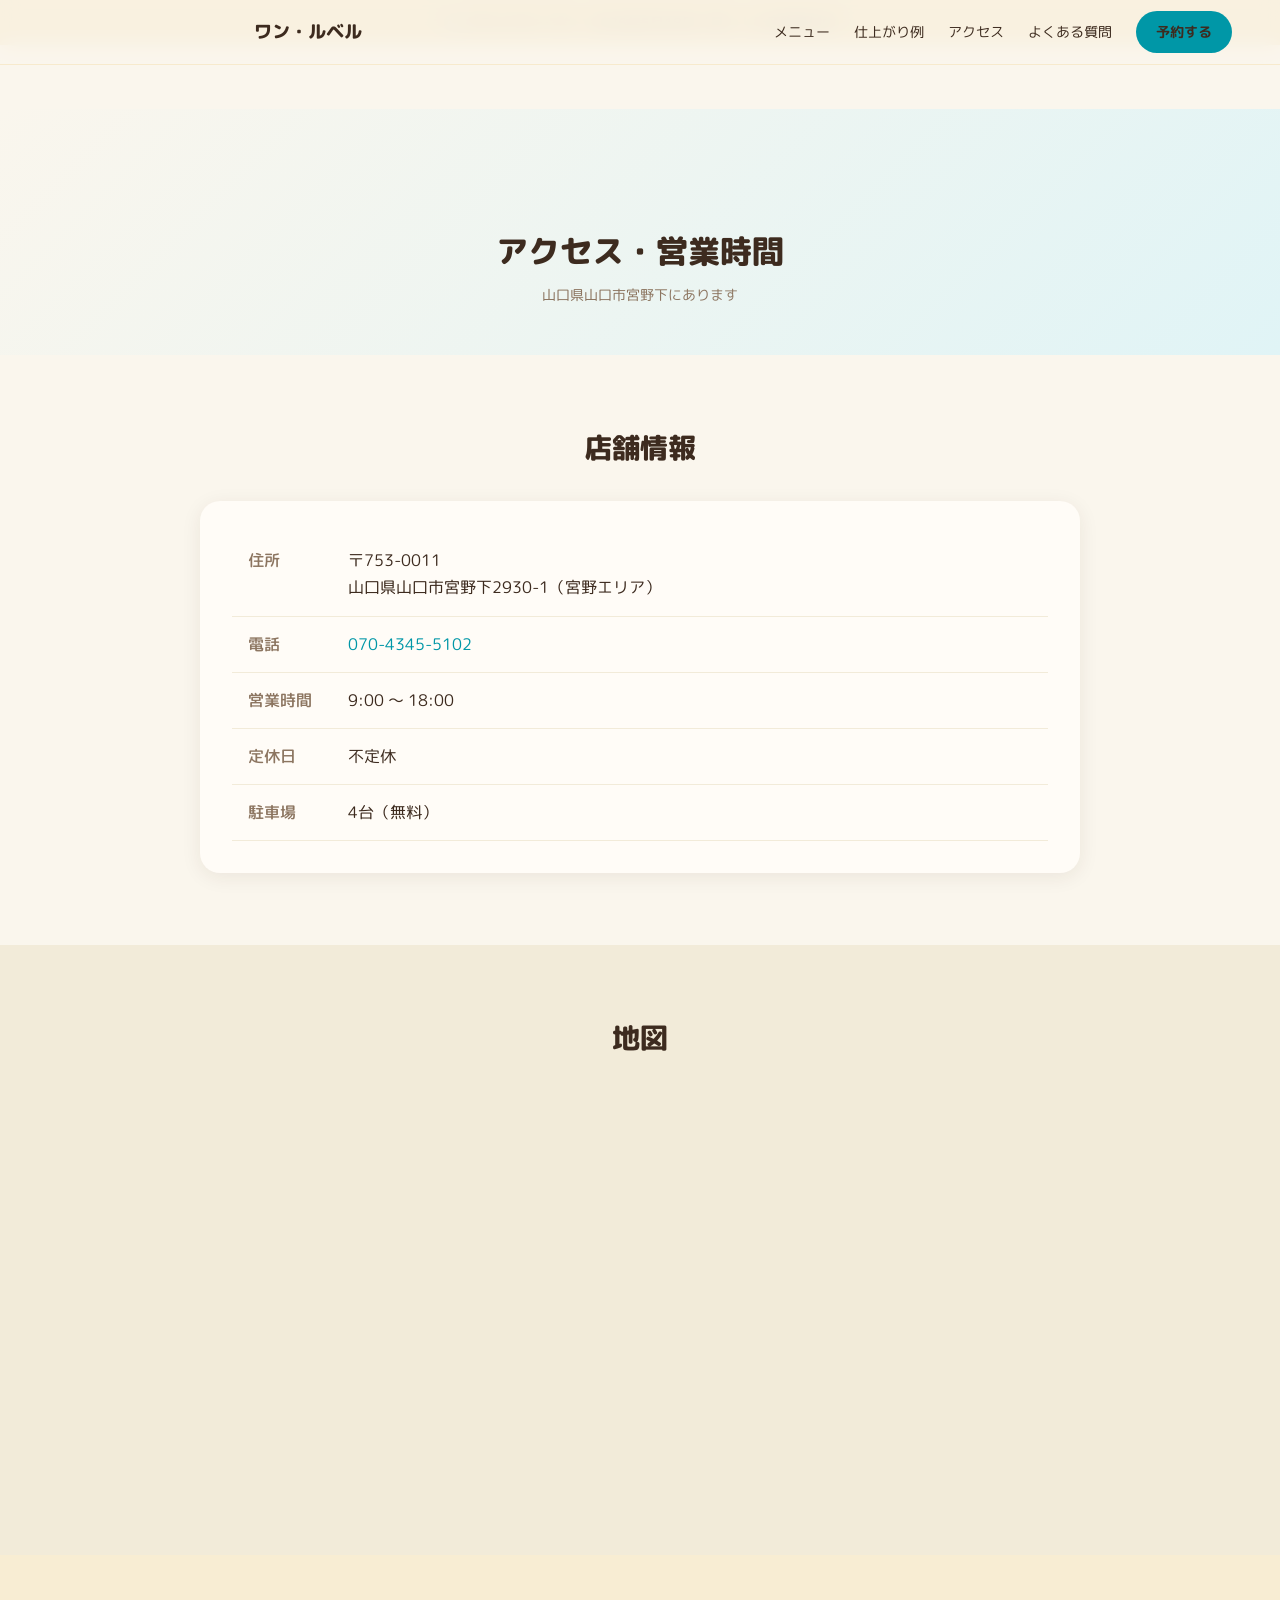
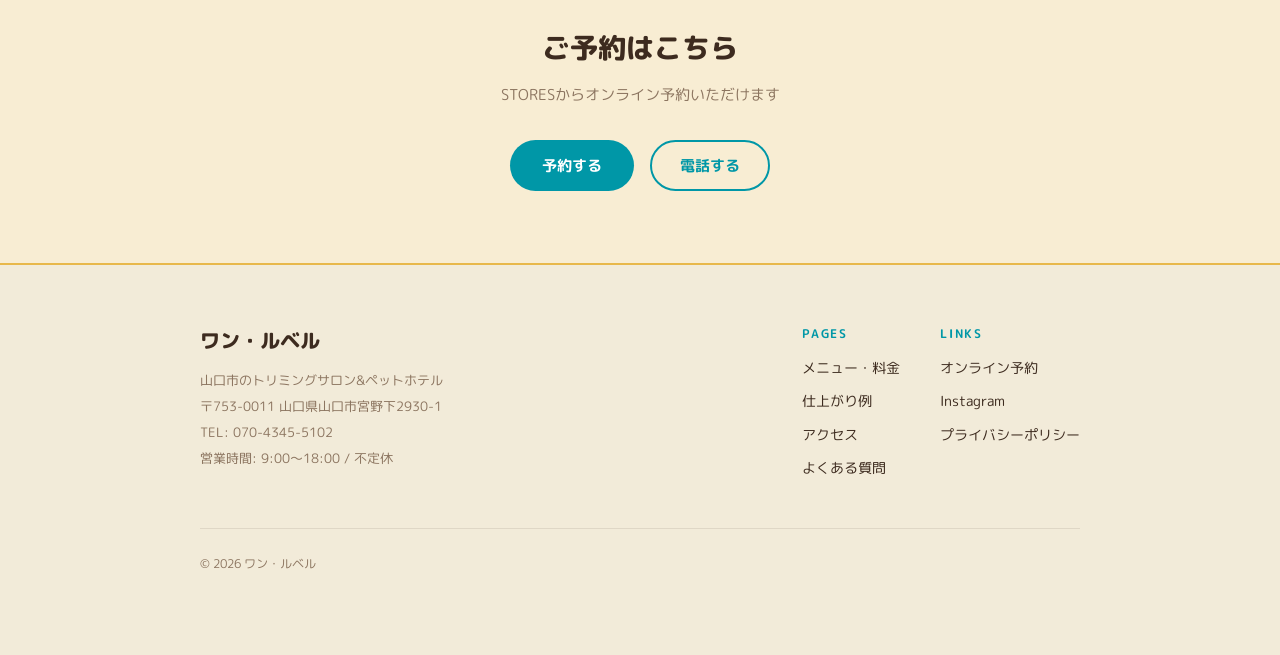
==== access/index.html @ 733fa7f2 "feat: アクセスページにGoogleマップを追加" ====
<!DOCTYPE html>
<html lang="ja">
<head>
  <meta charset="UTF-8">
  <meta name="viewport" content="width=device-width, initial-scale=1.0">
  <title>アクセス・営業時間｜山口市宮野のトリミングサロン ワン・ルベル【駐車場4台】</title>
  <meta name="description" content="ワン・ルベルのアクセス・営業時間。山口市宮野（宮野下2930-1）のトリミングサロン。9:00〜18:00・不定休。駐車場4台（無料）。お電話・オンラインでご予約を。">
  <meta name="robots" content="index, follow">
  <link rel="canonical" href="https://wanlebel.com/access/">

  <!-- OGP -->
  <meta property="og:title" content="アクセス・営業時間｜山口市宮野のトリミングサロン ワン・ルベル【駐車場4台】">
  <meta property="og:description" content="ワン・ルベルのアクセス・営業時間。山口市宮野（宮野下2930-1）のトリミングサロン。9:00〜18:00・不定休。駐車場4台（無料）。お電話・オンラインでご予約を。">
  <meta property="og:type" content="website">
  <meta property="og:url" content="https://wanlebel.com/access/">
  <meta property="og:image" content="https://wanlebel.com/assets/img/trimming-room.jpg">
  <meta property="og:locale" content="ja_JP">
  <meta property="og:site_name" content="ワン・ルベル">
  <!-- Twitter Card -->
  <meta name="twitter:card" content="summary_large_image">
  <meta name="twitter:title" content="アクセス・営業時間｜山口市宮野のトリミングサロン ワン・ルベル【駐車場4台】">
  <meta name="twitter:description" content="ワン・ルベルのアクセス・営業時間。山口市宮野（宮野下2930-1）のトリミングサロン。9:00〜18:00・不定休。駐車場4台（無料）。お電話・オンラインでご予約を。">
  <meta name="twitter:image" content="https://wanlebel.com/assets/img/trimming-room.jpg">
  <!-- JSON-LD -->
  <script type="application/ld+json">
  {
    "@context": "https://schema.org",
    "@type": "LocalBusiness",
    "name": "ワン・ルベル",
    "description": "山口市の犬専門トリミングサロン・ペットホテル。全犬種対応。",
    "url": "https://wanlebel.com",
    "image": "https://wanlebel.com/assets/img/trimming-room.jpg",
    "address": {
      "@type": "PostalAddress",
      "streetAddress": "宮野下2930-1", "addressLocality": "山口市",
      "addressRegion": "山口県",
      "postalCode": "753-0011",
      "addressCountry": "JP"
    },
    "openingHoursSpecification": [
      {
        "@type": "OpeningHoursSpecification",
        "dayOfWeek": ["Monday","Tuesday","Wednesday","Thursday","Friday","Saturday","Sunday"],
        "opens": "09:00",
        "closes": "18:00"
      }
    ],
    "priceRange": "¥¥",
    "sameAs": ["https://www.instagram.com/wan.lebel"],
    "telephone": "070-4345-5102",
    "paymentAccepted": "現金, クレジットカード, 電子マネー",
    "currenciesAccepted": "JPY",
    "geo": {
      "@type": "GeoCoordinates",
      "latitude": 34.197496,
      "longitude": 131.502849
    }
  }
  </script>

  <!-- Google tag (gtag.js) -->
  <script async src="https://www.googletagmanager.com/gtag/js?id=G-NHB4F90QZH"></script>
  <script>
    window.dataLayer = window.dataLayer || [];
    function gtag(){dataLayer.push(arguments);}
    gtag('js', new Date());
    gtag('config', 'G-NHB4F90QZH');
  </script>

  <!-- GTM Head -->
  <!-- Google Tag Manager -->
  <!--
  <script>(function(w,d,s,l,i){w[l]=w[l]||[];w[l].push({'gtm.start':
  new Date().getTime(),event:'gtm.js'});var f=d.getElementsByTagName(s)[0],
  j=d.createElement(s),dl=l!='dataLayer'?'&l='+l:'';j.async=true;j.src=
  'https://www.googletagmanager.com/gtm.js?id='+i+dl;f.parentNode.insertBefore(j,f);
  })(window,document,'script','dataLayer','GTM-XXXXXXX');</script>
  -->
  <!-- End Google Tag Manager -->

  <!-- Fonts -->
  <link rel="preconnect" href="https://fonts.googleapis.com">
  <link rel="preconnect" href="https://fonts.gstatic.com" crossorigin>
  <link href="https://fonts.googleapis.com/css2?family=M+PLUS+Rounded+1c:wght@400;500;700;800&display=swap" rel="stylesheet">

  <link rel="stylesheet" href="/assets/css/style.css">

  <style>
    .access-card {
      background: #FFFCF7;
      border-radius: var(--radius-card);
      padding: 32px;
      margin-top: 32px;
      box-shadow: var(--shadow-card);
    }
    .access-table {
      width: 100%;
      border-collapse: collapse;
    }
    .access-table th,
    .access-table td {
      padding: 14px 16px;
      border-bottom: 1px solid var(--cream-deep);
      text-align: left;
      vertical-align: top;
      line-height: 1.7;
    }
    .access-table th {
      width: 100px;
      color: var(--text-light);
      font-weight: 500;
      white-space: nowrap;
    }
    .access-table a {
      color: var(--teal);
      text-decoration: none;
    }
    .access-table a:hover {
      text-decoration: underline;
    }
    @media (max-width: 480px) {
      .access-card { padding: 20px 16px; }
      .access-table th { width: 76px; }
    }
  </style>
</head>
<body>
  <!-- GTM Body -->
  <!-- Google Tag Manager (noscript) -->
  <!--
  <noscript><iframe src="https://www.googletagmanager.com/ns.html?id=GTM-XXXXXXX"
  height="0" width="0" style="display:none;visibility:hidden"></iframe></noscript>
  -->
  <!-- End Google Tag Manager (noscript) -->

  <div class="announce-banner">
    <p>🐾 グランドオープン：2026年5月18日（月）｜ご予約受付中</p>
  </div>

  <!-- Header -->
  <header class="site-header">
    <div class="header-inner">
      <button class="hamburger" id="hamburger" aria-label="メニューを開く" aria-expanded="false" aria-controls="drawer">
        <span></span><span></span><span></span>
      </button>
      <a href="/" class="header-logo">ワン・ルベル</a>
      <nav class="header-nav">
        <a href="/menu">メニュー</a>
        <a href="/gallery">仕上がり例</a>
        <a href="/access">アクセス</a>
        <a href="/faq">よくある質問</a>
        <a href="https://stores.jp/wanlebel/reserve" target="_blank" rel="noopener noreferrer" class="btn-primary" style="padding: 8px 20px; font-size: 14px;">予約する</a>
      </nav>
    </div>
  </header>
  <div class="drawer-overlay" id="drawerOverlay"></div>
  <nav class="drawer" id="drawer" role="navigation" aria-label="メインメニュー">
    <a href="/">トップ</a>
    <a href="/menu">メニュー・料金</a>
    <a href="/gallery">仕上がり例</a>
    <a href="/access">アクセス</a>
    <a href="/faq">よくある質問</a>
    <a href="https://www.instagram.com/wan.lebel" target="_blank" rel="noopener noreferrer">Instagram</a>
    <a href="https://stores.jp/wanlebel/reserve" target="_blank" rel="noopener noreferrer" class="drawer-reserve">予約する</a>
  </nav>

  <main style="margin-top: 64px; position: relative;">
    <div class="blob-wrap" aria-hidden="true">
      <div class="blob-edge blob-edge--mustard blob-edge--md blob-edge--right" style="top: 25%;"></div>
      <div class="blob-edge blob-edge--teal blob-edge--sm blob-edge--left" style="top: 68%;"></div>
    </div>

    <!-- Page Hero -->
    <section class="page-hero">
      <div class="wrap">
        <h1>アクセス・営業時間</h1>
        <p>山口県山口市宮野下にあります</p>
      </div>
    </section>

    <!-- Access Info -->
    <section class="section fade-in" style="background: var(--cream);">
      <div class="wrap">
        <h2 class="section-title" id="store-info-heading">店舗情報</h2>
        <div class="access-card">
          <table class="access-table" aria-labelledby="store-info-heading">
            <tbody>
              <tr>
                <th scope="row">住所</th>
                <td>〒753-0011<br>山口県山口市宮野下2930-1（宮野エリア）</td>
              </tr>
              <tr>
                <th scope="row">電話</th>
                <td><a href="tel:07043455102">070-4345-5102</a></td>
              </tr>
              <tr>
                <th scope="row">営業時間</th>
                <td>9:00 〜 18:00</td>
              </tr>
              <tr>
                <th scope="row">定休日</th>
                <td>不定休</td>
              </tr>
              <tr>
                <th scope="row">駐車場</th>
                <td>4台（無料）</td>
              </tr>
            </tbody>
          </table>
        </div>
      </div>
    </section>

    <!-- Map -->
    <section class="section fade-in" style="background: var(--cream-deep);">
      <div class="wrap">
        <h2 class="section-title">地図</h2>
        <div style="margin-top: 24px; border-radius: var(--radius-card); overflow: hidden;">
          <iframe src="https://www.google.com/maps/embed?pb=!1m18!1m12!1m3!1d3299.9992373120244!2d131.5028487!3d34.1974959!2m3!1f0!2f0!3f0!3m2!1i1024!2i768!4f13.1!3m3!1m2!1s0x35449766e00f6eaf%3A0x9078abf0db2b7735!2z44Ov44Oz44O744Or44OZ44OrIOODiOODquODn-ODs-OCsOOCteODreODsybjg5rjg4Pjg4jjg5vjg4bjg6s!5e0!3m2!1sja!2sjp!4v1774624835332!5m2!1sja!2sjp" width="100%" height="400" style="border:0; display:block;" allowfullscreen="" loading="lazy" referrerpolicy="no-referrer-when-downgrade"></iframe>
        </div>
      </div>
    </section>

    <!-- CTA -->
    <section class="section fade-in" style="background: var(--mustard-light);">
      <div class="wrap" style="text-align: center;">
        <h2 class="section-title">ご予約はこちら</h2>
        <p class="section-lead">STORESからオンライン予約いただけます</p>
        <div style="display: flex; gap: 16px; justify-content: center; flex-wrap: wrap; margin-top: 32px;">
          <a href="https://stores.jp/wanlebel/reserve" target="_blank" rel="noopener noreferrer" class="btn-primary">予約する</a>
          <a href="tel:07043455102" class="btn-outline">電話する</a>
        </div>
      </div>
    </section>
  </main>

  <!-- Footer -->
  <footer class="site-footer">
    <div class="wrap">
      <div class="footer-inner">
        <div class="footer-brand">
          <h2>ワン・ルベル</h2>
          <p>山口市のトリミングサロン&amp;ペットホテル<br>
             〒753-0011 山口県山口市宮野下2930-1<br>
             TEL: <a href="tel:07043455102" style="color: inherit;">070-4345-5102</a><br>
             営業時間: 9:00〜18:00 / 不定休</p>
        </div>
        <div class="footer-links">
          <div class="footer-links-group">
            <h3>Pages</h3>
            <a href="/menu">メニュー・料金</a>
            <a href="/gallery">仕上がり例</a>
            <a href="/access">アクセス</a>
            <a href="/faq">よくある質問</a>
          </div>
          <div class="footer-links-group">
            <h3>Links</h3>
            <a href="https://stores.jp/wanlebel/reserve" target="_blank" rel="noopener noreferrer">オンライン予約</a>
            <a href="https://www.instagram.com/wan.lebel" target="_blank" rel="noopener noreferrer">Instagram</a>
            <a href="/policy">プライバシーポリシー</a>
          </div>
        </div>
      </div>
      <div class="footer-bottom">
        <div class="footer-copy">© 2026 ワン・ルベル</div>
      </div>
    </div>
  </footer>

  <nav class="mobile-bottom-nav">
    <a href="https://stores.jp/wanlebel/reserve" target="_blank" rel="noopener noreferrer">
      <span class="nav-icon">📅</span>予約する
    </a>
    <a href="/menu"><span class="nav-icon">✂️</span>メニュー</a>
    <a href="/access"><span class="nav-icon">📍</span>アクセス</a>
    <a href="https://www.instagram.com/wan.lebel" target="_blank" rel="noopener noreferrer">
      <span class="nav-icon">📷</span>Instagram
    </a>
  </nav>

  <!-- Scripts -->
  <script>
  (function() {
    // ドロワーメニュー
    const hamburger = document.getElementById('hamburger');
    const drawer = document.getElementById('drawer');
    const overlay = document.getElementById('drawerOverlay');
    function toggleDrawer(open) {
      hamburger.classList.toggle('open', open);
      drawer.classList.toggle('open', open);
      overlay.classList.toggle('open', open);
      hamburger.setAttribute('aria-expanded', open ? 'true' : 'false');
      document.body.style.overflow = open ? 'hidden' : '';
    }
    hamburger.addEventListener('click', () => toggleDrawer(!drawer.classList.contains('open')));
    overlay.addEventListener('click', () => toggleDrawer(false));
    drawer.querySelectorAll('a').forEach(el => el.addEventListener('click', () => toggleDrawer(false)));
    document.addEventListener('keydown', function(e) {
      if (e.key === 'Escape' && hamburger.getAttribute('aria-expanded') === 'true') {
        toggleDrawer(false);
        hamburger.focus();
      }
    });
  })();

  (function() {
    // スクロールフェードイン
    const io = new IntersectionObserver((entries) => {
      entries.forEach(e => {
        if (e.isIntersecting) { e.target.classList.add('visible'); io.unobserve(e.target); }
      });
    }, { threshold: 0.1 });
    document.querySelectorAll('.fade-in').forEach(el => io.observe(el));
  })();

  (function() {
    document.querySelectorAll('.blob-edge').forEach(function(el) {
      el.classList.add('blob-visible');
    });
  })();
  </script>
</body>
</html>
---- assets/css/style.css ----
/* ============================================================
   ワン・ルベル 共通スタイルシート
   ============================================================ */

/* ── 1. デザイントークン ── */
:root {
  --cream: #FAF6ED;
  --cream-deep: #F2EBD9;
  --mustard: #E8B84B;
  --mustard-light: rgba(232,184,75,0.16);
  --teal: #0097A7;
  --teal-dark: #006978;
  --teal-light: #E0F4F6;
  --text: #3D2B1F;
  --text-light: #8C7560;
  --white: #ffffff;
  --radius-card: 20px;
  --radius-btn: 9999px;
  --shadow-card: 0 4px 20px rgba(61,43,31,0.08);
}

/* ── 2. リセット・ベース ── */
*, *::before, *::after { margin: 0; padding: 0; box-sizing: border-box; }
html, body { overflow-x: hidden; }
html { scroll-behavior: smooth; }
body {
  font-family: 'M PLUS Rounded 1c', sans-serif;
  font-size: 16px;
  line-height: 1.8;
  background: var(--cream);
  color: var(--text);
  overflow-x: hidden;
}
img { max-width: 100%; display: block; }
a { text-decoration: none; color: inherit; }

/* ── 3. レイアウトユーティリティ ── */
.wrap {
  max-width: 1000px;
  margin: 0 auto;
  padding: 0 60px;
}
@media (max-width: 768px) {
  .wrap { padding: 0 16px; }
}

/* ── 4. タイポグラフィ ── */
h1 { font-size: 32px; font-weight: 800; line-height: 1.4; }
h2 { font-size: 28px; font-weight: 700; line-height: 1.5; }
h3 { font-size: 20px; font-weight: 700; line-height: 1.5; }
@media (max-width: 768px) {
  h1 { font-size: 24px; }
  h2 { font-size: 22px; }
}

/* ── 5. ボタン ── */
.btn-primary {
  display: inline-block;
  background: var(--teal);
  color: var(--white);
  border: none;
  border-radius: var(--radius-btn);
  padding: 12px 32px;
  font-size: 15px;
  font-family: inherit;
  font-weight: 700;
  cursor: pointer;
  transition: background 0.2s, transform 0.15s;
}
.btn-primary:hover { background: var(--teal-dark); transform: translateY(-2px); }

.btn-outline {
  display: inline-block;
  border: 2px solid var(--teal);
  color: var(--teal);
  border-radius: var(--radius-btn);
  padding: 10px 28px;
  font-size: 15px;
  font-family: inherit;
  font-weight: 700;
  cursor: pointer;
  background: transparent;
  transition: background 0.2s, color 0.2s, border-color 0.2s;
}
.btn-outline:hover { background: var(--teal); color: var(--white); }

/* ── 6. カード ── */
.card {
  background: var(--white);
  border-radius: var(--radius-card);
  padding: 28px;
  box-shadow: var(--shadow-card);
}

/* ── 7. セクション共通 ── */
.section { padding: 72px 0; }
.section-title {
  font-weight: 800;
  text-align: center; margin-bottom: 12px;
}
.section-lead {
  color: var(--text-light);
  font-size: 0.9375rem;
  text-align: center;
  margin-top: 8px;
  margin-bottom: 0;
}
.section-eyebrow {
  font-size: 12px; color: var(--teal);
  letter-spacing: 0.2em; text-transform: uppercase;
  text-align: center; margin-bottom: 8px;
}
@media (max-width: 768px) {
  .section { padding: 48px 0; }
}

/* ── 8. ヘッダー ── */
.site-header {
  position: fixed; top: 0; left: 0; right: 0; z-index: 100;
  background: rgba(250,246,237,0.92);
  backdrop-filter: blur(10px);
  border-bottom: 1px solid rgba(232,184,75,0.2);
}
.header-inner {
  display: flex; align-items: center;
  padding: 0 48px; height: 64px;
}
@media (max-width: 768px) {
  .header-inner { padding: 0 16px; }
}
.header-logo {
  font-size: 18px; font-weight: 800;
  color: var(--text); white-space: nowrap;
  margin: 0 auto;
}
.header-nav {
  display: flex; align-items: center;
  gap: 24px; margin-left: auto;
}
.header-nav a {
  font-size: 14px; color: var(--text);
  transition: color 0.2s;
}
.header-nav a:hover { color: var(--teal); }
@media (max-width: 768px) {
  .header-nav { display: none; }
}

/* ── 9. ハンバーガーボタン ── */
.hamburger {
  display: none;
  background: none; border: none;
  cursor: pointer; padding: 6px;
  flex-direction: column; gap: 5px;
  width: 36px;
}
.hamburger span {
  display: block; width: 22px; height: 2px;
  background: var(--text); border-radius: 2px;
  transition: transform 0.35s ease, opacity 0.35s ease;
  transform-origin: center;
}
.hamburger.open span:nth-child(1) { transform: translateY(7px) rotate(45deg); }
.hamburger.open span:nth-child(2) { opacity: 0; }
.hamburger.open span:nth-child(3) { transform: translateY(-7px) rotate(-45deg); }
@media (max-width: 768px) {
  .hamburger { display: flex; }
}

/* ── 10. 左ドロワーメニュー ── */
.drawer-overlay {
  display: none; position: fixed; inset: 0;
  background: rgba(61,43,31,0.4); z-index: 200;
}
.drawer-overlay.open { display: block; }

.drawer {
  position: fixed; top: 0; left: -100%; bottom: 0;
  width: 260px; background: var(--white);
  z-index: 201; padding: 72px 0 32px;
  transition: left 0.35s cubic-bezier(0.4,0,0.2,1);
  box-shadow: 4px 0 24px rgba(61,43,31,0.12);
}
.drawer.open { left: 0; }
.drawer a:not(.drawer-reserve) {
  display: block; padding: 14px 28px;
  font-size: 15px; font-weight: 700;
  color: var(--text); border-bottom: 1px solid var(--cream-deep);
  transition: background 0.15s;
}
.drawer a:not(.drawer-reserve):hover { background: var(--mustard-light); }
.drawer-reserve {
  margin: 20px 28px 0;
  display: block; text-align: center;
  background: var(--teal); color: var(--white);
  border-radius: var(--radius-btn);
  padding: 12px 0;
  border-bottom: none;
  font-size: 15px; font-weight: 700;
  transition: background 0.15s;
}
.drawer-reserve:hover { background: var(--teal-dark); }

/* ── 11. フッター ── */
.site-footer {
  background: var(--cream-deep);
  padding: 60px 0 80px;
  border-top: 2px solid var(--mustard);
}
.footer-inner {
  display: flex; gap: 48px; flex-wrap: wrap;
  margin-bottom: 40px;
}
.footer-brand { flex: 1; min-width: 200px; }
.footer-brand h2 {
  font-size: 20px; font-weight: 800; margin-bottom: 12px;
}
.footer-brand p { font-size: 13px; color: var(--text-light); line-height: 2; }
.footer-links { display: flex; gap: 40px; }
.footer-links-group h3 {
  font-size: 12px; color: var(--teal);
  letter-spacing: 0.15em; text-transform: uppercase;
  margin-bottom: 12px;
}
.footer-links-group a {
  display: block; font-size: 14px;
  color: var(--text); margin-bottom: 8px;
  transition: color 0.15s;
}
.footer-links-group a:hover { color: var(--teal); }
.footer-bottom {
  display: flex; justify-content: space-between;
  align-items: center; flex-wrap: wrap; gap: 12px;
  border-top: 1px solid rgba(61,43,31,0.1);
  padding-top: 24px;
}
.footer-copy { font-size: 12px; color: var(--text-light); }
@media (max-width: 768px) {
  .footer-inner { flex-direction: column; gap: 32px; }
  .footer-links { flex-direction: column; gap: 24px; }
}

/* ── 12. オープン告知バナー ── */
.announce-banner {
  background: var(--mustard);
  text-align: center; padding: 10px 16px;
  font-size: 14px; font-weight: 700;
  color: var(--text);
}

/* ── 13. モバイル下部ナビ ── */
.mobile-bottom-nav {
  display: none;
  position: fixed; bottom: 0; left: 0; right: 0; z-index: 90;
  background: var(--white);
  border-top: 1px solid var(--cream-deep);
  box-shadow: 0 -2px 12px rgba(61,43,31,0.08);
  padding: 8px 0 env(safe-area-inset-bottom);
}
@media (max-width: 768px) {
  .mobile-bottom-nav { display: flex; }
}
.mobile-bottom-nav a {
  flex: 1; display: flex; flex-direction: column;
  align-items: center; gap: 2px;
  font-size: 10px; color: var(--text-light);
  padding: 6px 4px; transition: color 0.15s;
}
.mobile-bottom-nav a:first-child {
  background: var(--teal); color: var(--white);
}
.mobile-bottom-nav a:first-child:hover { background: var(--teal-dark); }
.mobile-bottom-nav a:not(:first-child):hover { color: var(--teal); }
.mobile-bottom-nav .nav-icon { font-size: 18px; }

/* ── 14. フェードインアニメーション ── */
.fade-in {
  opacity: 0; transform: translateY(20px);
  transition: opacity 0.6s ease, transform 0.6s ease;
}
.fade-in.visible { opacity: 1; transform: translateY(0); }

/* =====================
   ブロブ装飾（ページ端）
===================== */
@keyframes blobMorph {
  0%   { border-radius: 60% 40% 70% 30% / 50% 60% 40% 50%; }
  33%  { border-radius: 40% 60% 30% 70% / 60% 30% 70% 40%; }
  66%  { border-radius: 70% 30% 50% 50% / 40% 60% 40% 60%; }
  100% { border-radius: 60% 40% 70% 30% / 50% 60% 40% 50%; }
}

.blob-wrap {
  position: absolute;
  inset: 0;
  pointer-events: none;
  z-index: 0;
  overflow: hidden;
}

.blob-edge {
  position: absolute;
  pointer-events: none;
  animation: blobMorph 10s ease-in-out infinite;
  opacity: 0;
  transition: opacity 0.8s ease;
}
.blob-edge.blob-visible { opacity: 1; }

.blob-edge--mustard {
  background: var(--mustard);
  opacity: 0.15;
}
.blob-edge--mustard.blob-visible { opacity: 0.15; }

.blob-edge--teal {
  background: var(--teal-light);
  opacity: 0.55;
}
.blob-edge--teal.blob-visible { opacity: 0.55; }

/* サイズバリアント */
.blob-edge--lg { width: 300px; height: 300px; }
.blob-edge--md { width: 220px; height: 220px; }
.blob-edge--sm { width: 160px; height: 160px; }

/* 位置バリアント（ページ端にはみ出す） */
.blob-edge--right { right: -100px; animation-direction: normal; }
.blob-edge--left  { left: -100px;  animation-direction: reverse; }

@media (max-width: 768px) {
  .blob-edge { display: none; }
}

/* ── 15. ページヒーロー（サブページ用） ── */
.page-hero {
  padding: 120px 0 48px;
  background: linear-gradient(135deg, var(--cream) 0%, var(--teal-light) 100%);
  text-align: center;
}
.page-hero h1 { font-size: 32px; font-weight: 800; margin-bottom: 8px; }
.page-hero p { color: var(--text-light); font-size: 14px; }
@media (max-width: 768px) {
  .page-hero { padding: 96px 0 36px; }
  .page-hero h1 { font-size: 24px; }
}
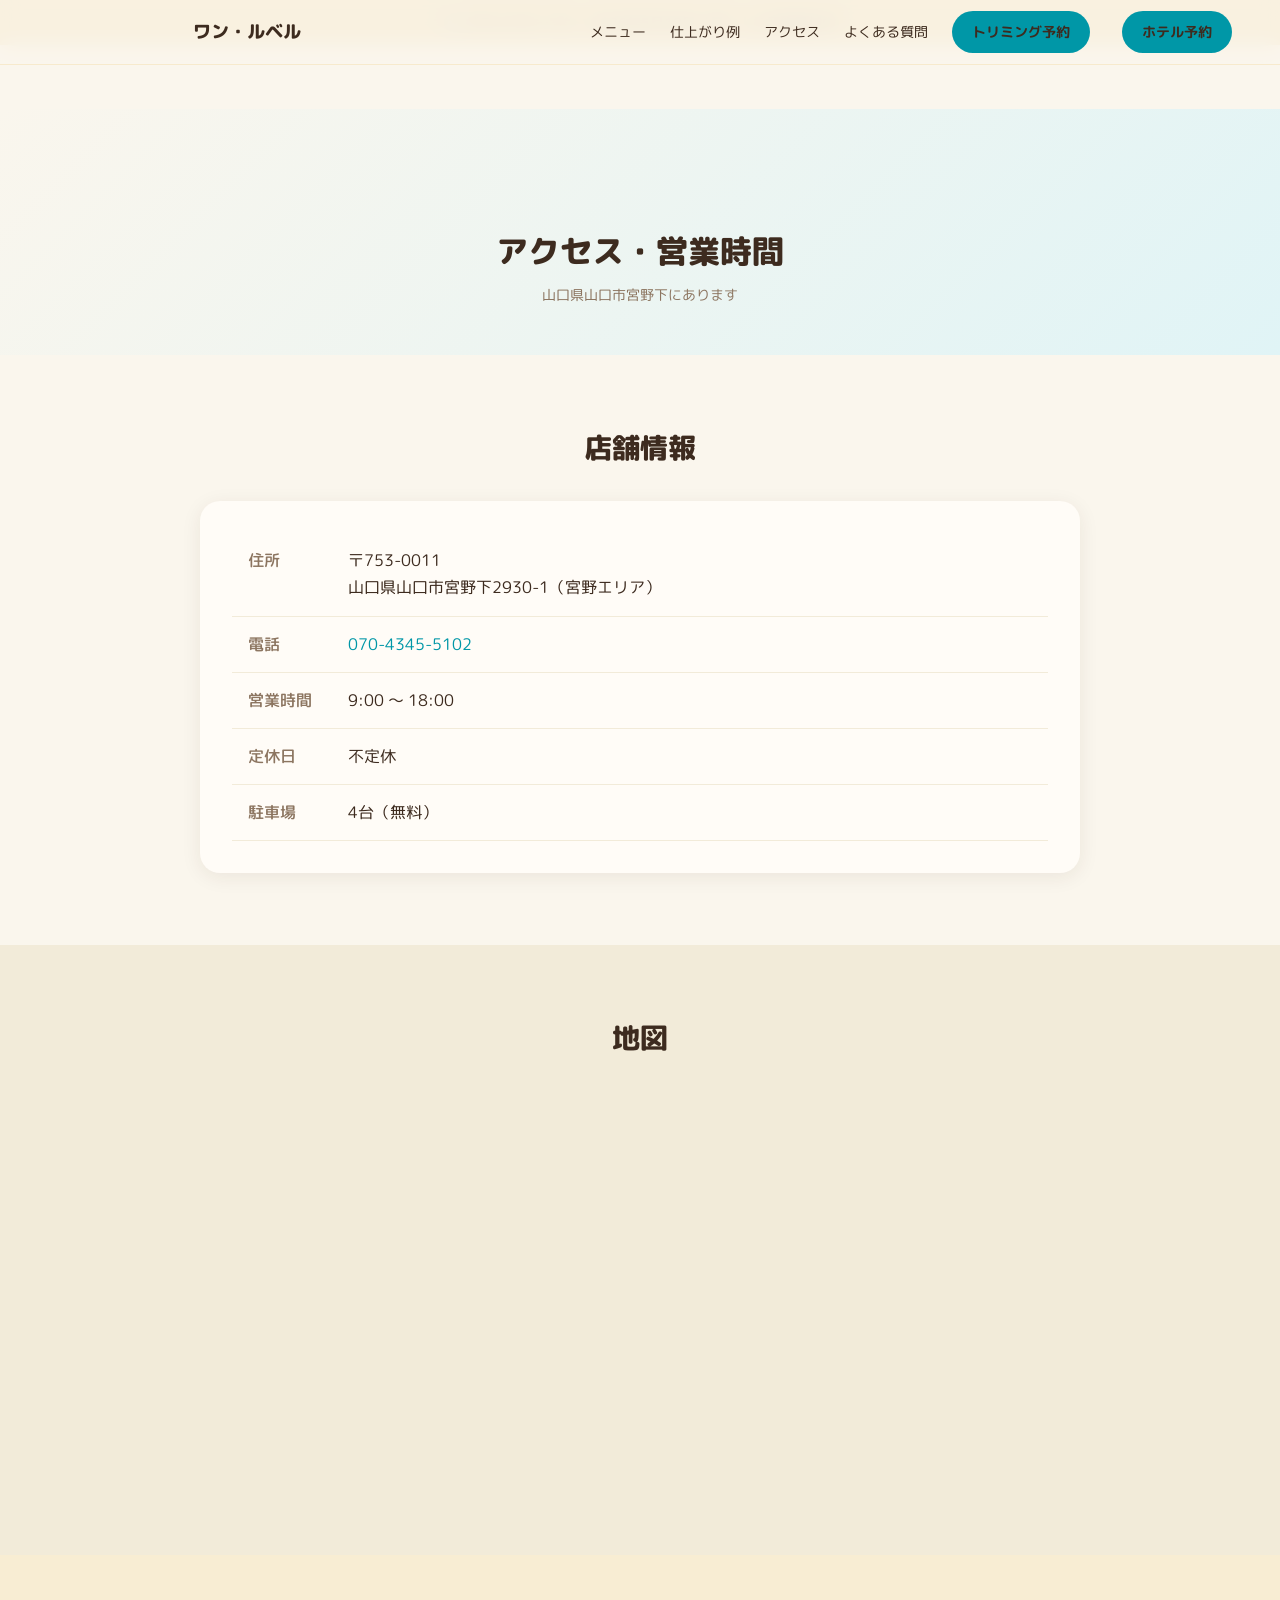
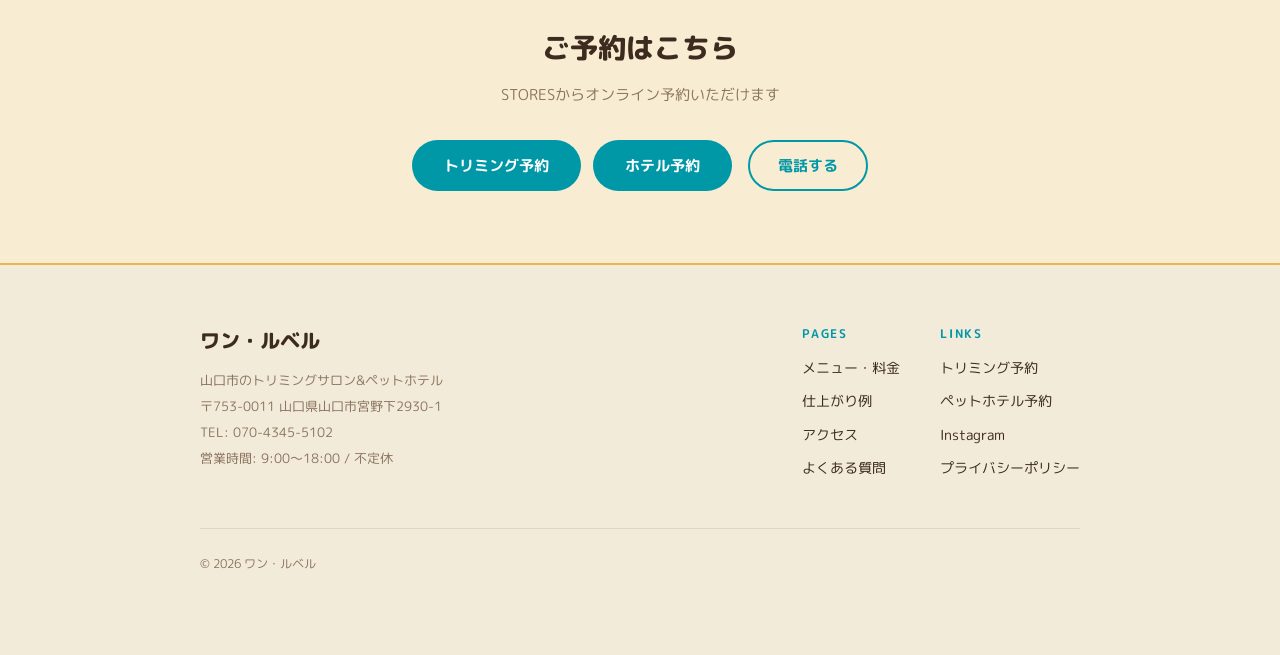
==== commit 506d2c80: "feat: 全ページにトリミング・ペットホテル予約ボタンを2つ設置" ====
--- a/access/index.html
+++ b/access/index.html
@@ -149,7 +149,7 @@
         <a href="/gallery">仕上がり例</a>
         <a href="/access">アクセス</a>
         <a href="/faq">よくある質問</a>
-        <a href="https://stores.jp/wanlebel/reserve" target="_blank" rel="noopener noreferrer" class="btn-primary" style="padding: 8px 20px; font-size: 14px;">予約する</a>
+        <a href="https://wanlebel.stores.jp/reserve/wanlebel-miyano/1315649" target="_blank" rel="noopener noreferrer" class="btn-primary" style="padding: 8px 20px; font-size: 14px;">トリミング予約</a><a href="https://wanlebel.stores.jp/reserve/wanlebel-miyano/4577150" target="_blank" rel="noopener noreferrer" class="btn-primary" style="padding: 8px 20px; font-size: 14px; margin-left: 8px;">ホテル予約</a>
       </nav>
     </div>
   </header>
@@ -161,7 +161,8 @@
     <a href="/access">アクセス</a>
     <a href="/faq">よくある質問</a>
     <a href="https://www.instagram.com/wan.lebel" target="_blank" rel="noopener noreferrer">Instagram</a>
-    <a href="https://stores.jp/wanlebel/reserve" target="_blank" rel="noopener noreferrer" class="drawer-reserve">予約する</a>
+    <a href="https://wanlebel.stores.jp/reserve/wanlebel-miyano/1315649" target="_blank" rel="noopener noreferrer" class="drawer-reserve">トリミング予約</a>
+    <a href="https://wanlebel.stores.jp/reserve/wanlebel-miyano/4577150" target="_blank" rel="noopener noreferrer" class="drawer-reserve">ペットホテル予約</a>
   </nav>
 
   <main style="margin-top: 64px; position: relative;">
@@ -227,7 +228,7 @@
         <h2 class="section-title">ご予約はこちら</h2>
         <p class="section-lead">STORESからオンライン予約いただけます</p>
         <div style="display: flex; gap: 16px; justify-content: center; flex-wrap: wrap; margin-top: 32px;">
-          <a href="https://stores.jp/wanlebel/reserve" target="_blank" rel="noopener noreferrer" class="btn-primary">予約する</a>
+          <div style="display:flex; gap:12px; flex-wrap:wrap; justify-content:center;"><a href="https://wanlebel.stores.jp/reserve/wanlebel-miyano/1315649" target="_blank" rel="noopener noreferrer" class="btn-primary">トリミング予約</a><a href="https://wanlebel.stores.jp/reserve/wanlebel-miyano/4577150" target="_blank" rel="noopener noreferrer" class="btn-primary">ホテル予約</a></div>
           <a href="tel:07043455102" class="btn-outline">電話する</a>
         </div>
       </div>
@@ -255,7 +256,8 @@
           </div>
           <div class="footer-links-group">
             <h3>Links</h3>
-            <a href="https://stores.jp/wanlebel/reserve" target="_blank" rel="noopener noreferrer">オンライン予約</a>
+            <a href="https://wanlebel.stores.jp/reserve/wanlebel-miyano/1315649" target="_blank" rel="noopener noreferrer">トリミング予約</a>
+            <a href="https://wanlebel.stores.jp/reserve/wanlebel-miyano/4577150" target="_blank" rel="noopener noreferrer">ペットホテル予約</a>
             <a href="https://www.instagram.com/wan.lebel" target="_blank" rel="noopener noreferrer">Instagram</a>
             <a href="/policy">プライバシーポリシー</a>
           </div>
@@ -268,8 +270,11 @@
   </footer>
 
   <nav class="mobile-bottom-nav">
-    <a href="https://stores.jp/wanlebel/reserve" target="_blank" rel="noopener noreferrer">
-      <span class="nav-icon">📅</span>予約する
+    <a href="https://wanlebel.stores.jp/reserve/wanlebel-miyano/1315649" target="_blank" rel="noopener noreferrer">
+      <span class="nav-icon">✂️</span>トリミング予約
+    </a>
+    <a href="https://wanlebel.stores.jp/reserve/wanlebel-miyano/4577150" target="_blank" rel="noopener noreferrer">
+      <span class="nav-icon">🏠</span>ホテル予約
     </a>
     <a href="/menu"><span class="nav-icon">✂️</span>メニュー</a>
     <a href="/access"><span class="nav-icon">📍</span>アクセス</a>
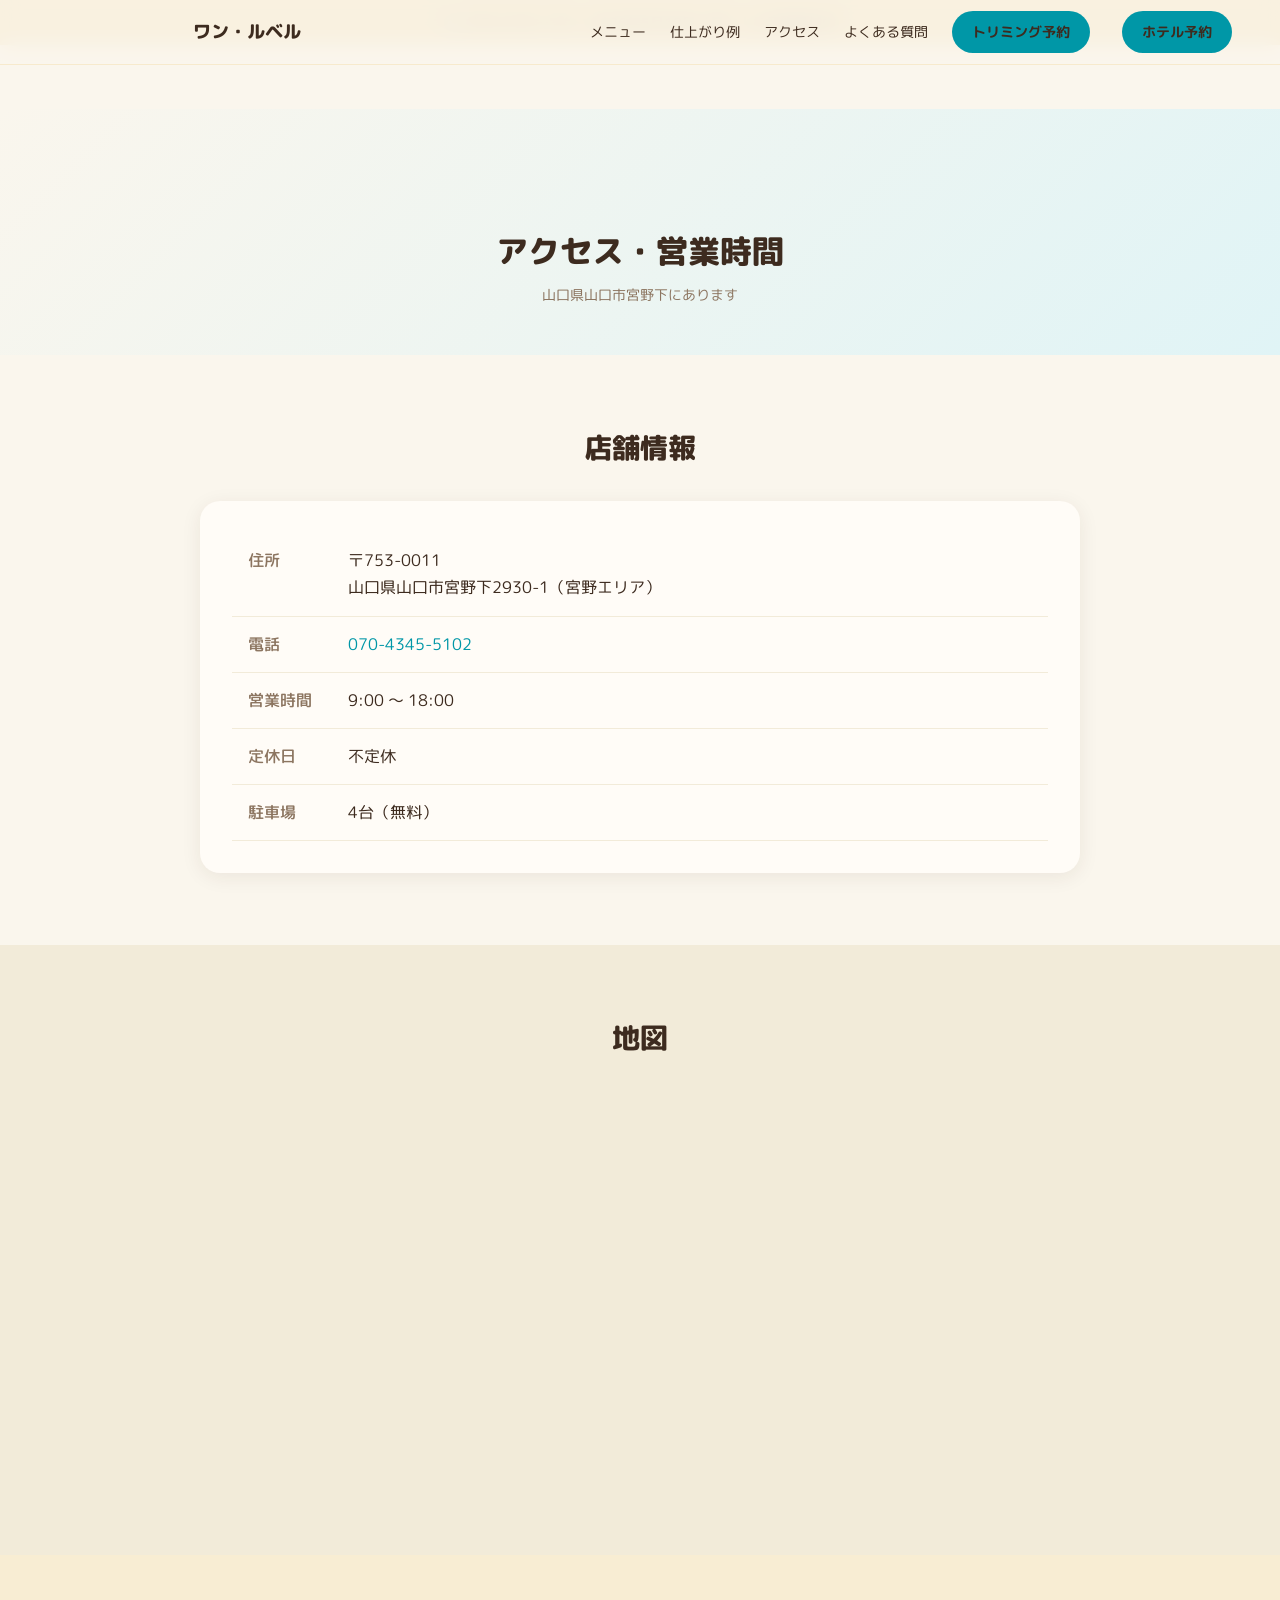
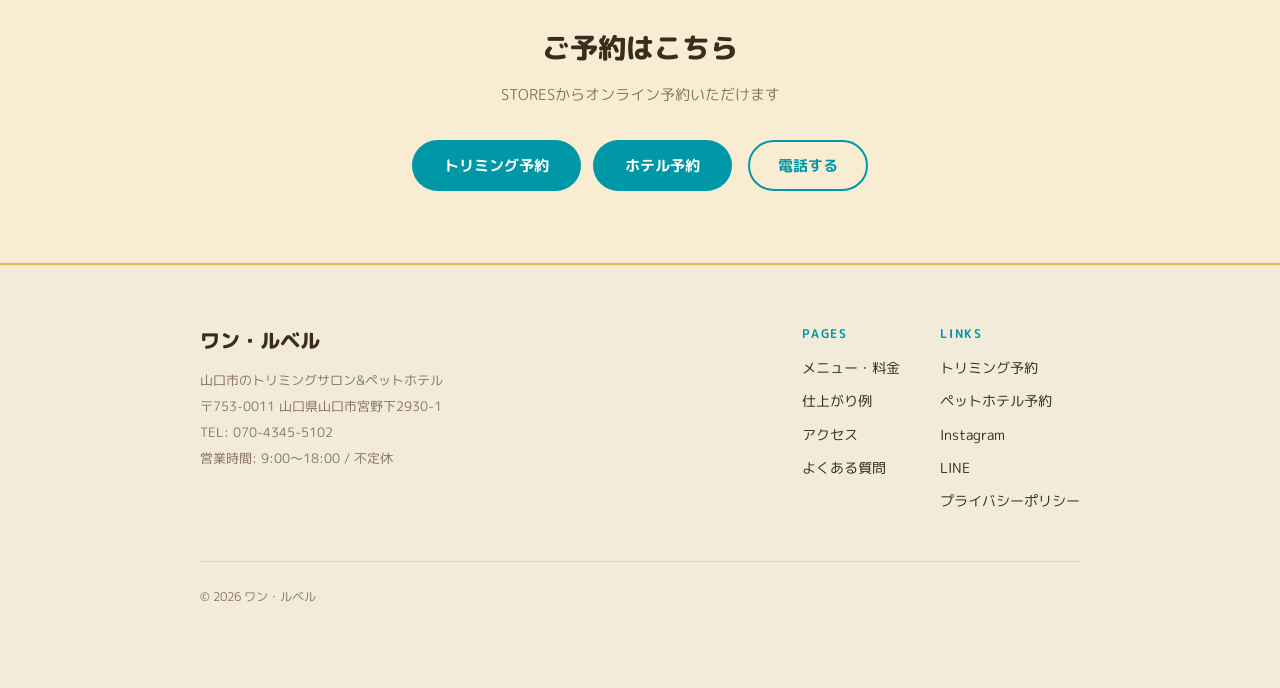
==== commit 48a64421: "feat: LINE公式アカウントリンクを全ページに追加 Co-Authored-By: Claude Opus 4.6 (1M context) <noreply@anthropic.com>" ====
--- a/access/index.html
+++ b/access/index.html
@@ -149,7 +149,7 @@
         <a href="/gallery">仕上がり例</a>
         <a href="/access">アクセス</a>
         <a href="/faq">よくある質問</a>
-        <a href="https://wanlebel.stores.jp/reserve/wanlebel-miyano/1315649" target="_blank" rel="noopener noreferrer" class="btn-primary" style="padding: 8px 20px; font-size: 14px;">トリミング予約</a><a href="https://wanlebel.stores.jp/reserve/wanlebel-miyano/4577150" target="_blank" rel="noopener noreferrer" class="btn-primary" style="padding: 8px 20px; font-size: 14px; margin-left: 8px;">ホテル予約</a>
+        <a href="https://wanlebel.stores.jp/reserve/wanlebel-miyano/4611566" target="_blank" rel="noopener noreferrer" class="btn-primary" style="padding: 8px 20px; font-size: 14px;">トリミング予約</a><a href="https://wanlebel.stores.jp/reserve/wanlebel-miyano/1393808" target="_blank" rel="noopener noreferrer" class="btn-primary" style="padding: 8px 20px; font-size: 14px; margin-left: 8px;">ホテル予約</a>
       </nav>
     </div>
   </header>
@@ -161,8 +161,9 @@
     <a href="/access">アクセス</a>
     <a href="/faq">よくある質問</a>
     <a href="https://www.instagram.com/wan.lebel" target="_blank" rel="noopener noreferrer">Instagram</a>
-    <a href="https://wanlebel.stores.jp/reserve/wanlebel-miyano/1315649" target="_blank" rel="noopener noreferrer" class="drawer-reserve">トリミング予約</a>
-    <a href="https://wanlebel.stores.jp/reserve/wanlebel-miyano/4577150" target="_blank" rel="noopener noreferrer" class="drawer-reserve">ペットホテル予約</a>
+    <a href="https://lin.ee/ocE0d3T" target="_blank" rel="noopener noreferrer">LINE</a>
+    <a href="https://wanlebel.stores.jp/reserve/wanlebel-miyano/4611566" target="_blank" rel="noopener noreferrer" class="drawer-reserve">トリミング予約</a>
+    <a href="https://wanlebel.stores.jp/reserve/wanlebel-miyano/1393808" target="_blank" rel="noopener noreferrer" class="drawer-reserve">ペットホテル予約</a>
   </nav>
 
   <main style="margin-top: 64px; position: relative;">
@@ -228,7 +229,7 @@
         <h2 class="section-title">ご予約はこちら</h2>
         <p class="section-lead">STORESからオンライン予約いただけます</p>
         <div style="display: flex; gap: 16px; justify-content: center; flex-wrap: wrap; margin-top: 32px;">
-          <div style="display:flex; gap:12px; flex-wrap:wrap; justify-content:center;"><a href="https://wanlebel.stores.jp/reserve/wanlebel-miyano/1315649" target="_blank" rel="noopener noreferrer" class="btn-primary">トリミング予約</a><a href="https://wanlebel.stores.jp/reserve/wanlebel-miyano/4577150" target="_blank" rel="noopener noreferrer" class="btn-primary">ホテル予約</a></div>
+          <div style="display:flex; gap:12px; flex-wrap:wrap; justify-content:center;"><a href="https://wanlebel.stores.jp/reserve/wanlebel-miyano/4611566" target="_blank" rel="noopener noreferrer" class="btn-primary">トリミング予約</a><a href="https://wanlebel.stores.jp/reserve/wanlebel-miyano/1393808" target="_blank" rel="noopener noreferrer" class="btn-primary">ホテル予約</a></div>
           <a href="tel:07043455102" class="btn-outline">電話する</a>
         </div>
       </div>
@@ -256,9 +257,10 @@
           </div>
           <div class="footer-links-group">
             <h3>Links</h3>
-            <a href="https://wanlebel.stores.jp/reserve/wanlebel-miyano/1315649" target="_blank" rel="noopener noreferrer">トリミング予約</a>
-            <a href="https://wanlebel.stores.jp/reserve/wanlebel-miyano/4577150" target="_blank" rel="noopener noreferrer">ペットホテル予約</a>
+            <a href="https://wanlebel.stores.jp/reserve/wanlebel-miyano/4611566" target="_blank" rel="noopener noreferrer">トリミング予約</a>
+            <a href="https://wanlebel.stores.jp/reserve/wanlebel-miyano/1393808" target="_blank" rel="noopener noreferrer">ペットホテル予約</a>
             <a href="https://www.instagram.com/wan.lebel" target="_blank" rel="noopener noreferrer">Instagram</a>
+            <a href="https://lin.ee/ocE0d3T" target="_blank" rel="noopener noreferrer">LINE</a>
             <a href="/policy">プライバシーポリシー</a>
           </div>
         </div>
@@ -270,16 +272,19 @@
   </footer>
 
   <nav class="mobile-bottom-nav">
-    <a href="https://wanlebel.stores.jp/reserve/wanlebel-miyano/1315649" target="_blank" rel="noopener noreferrer">
+    <a href="https://wanlebel.stores.jp/reserve/wanlebel-miyano/4611566" target="_blank" rel="noopener noreferrer">
       <span class="nav-icon">✂️</span>トリミング予約
     </a>
-    <a href="https://wanlebel.stores.jp/reserve/wanlebel-miyano/4577150" target="_blank" rel="noopener noreferrer">
+    <a href="https://wanlebel.stores.jp/reserve/wanlebel-miyano/1393808" target="_blank" rel="noopener noreferrer">
       <span class="nav-icon">🏠</span>ホテル予約
     </a>
     <a href="/menu"><span class="nav-icon">✂️</span>メニュー</a>
     <a href="/access"><span class="nav-icon">📍</span>アクセス</a>
     <a href="https://www.instagram.com/wan.lebel" target="_blank" rel="noopener noreferrer">
       <span class="nav-icon">📷</span>Instagram
+    </a>
+    <a href="https://lin.ee/ocE0d3T" target="_blank" rel="noopener noreferrer">
+      <span class="nav-icon">💬</span>LINE
     </a>
   </nav>
 
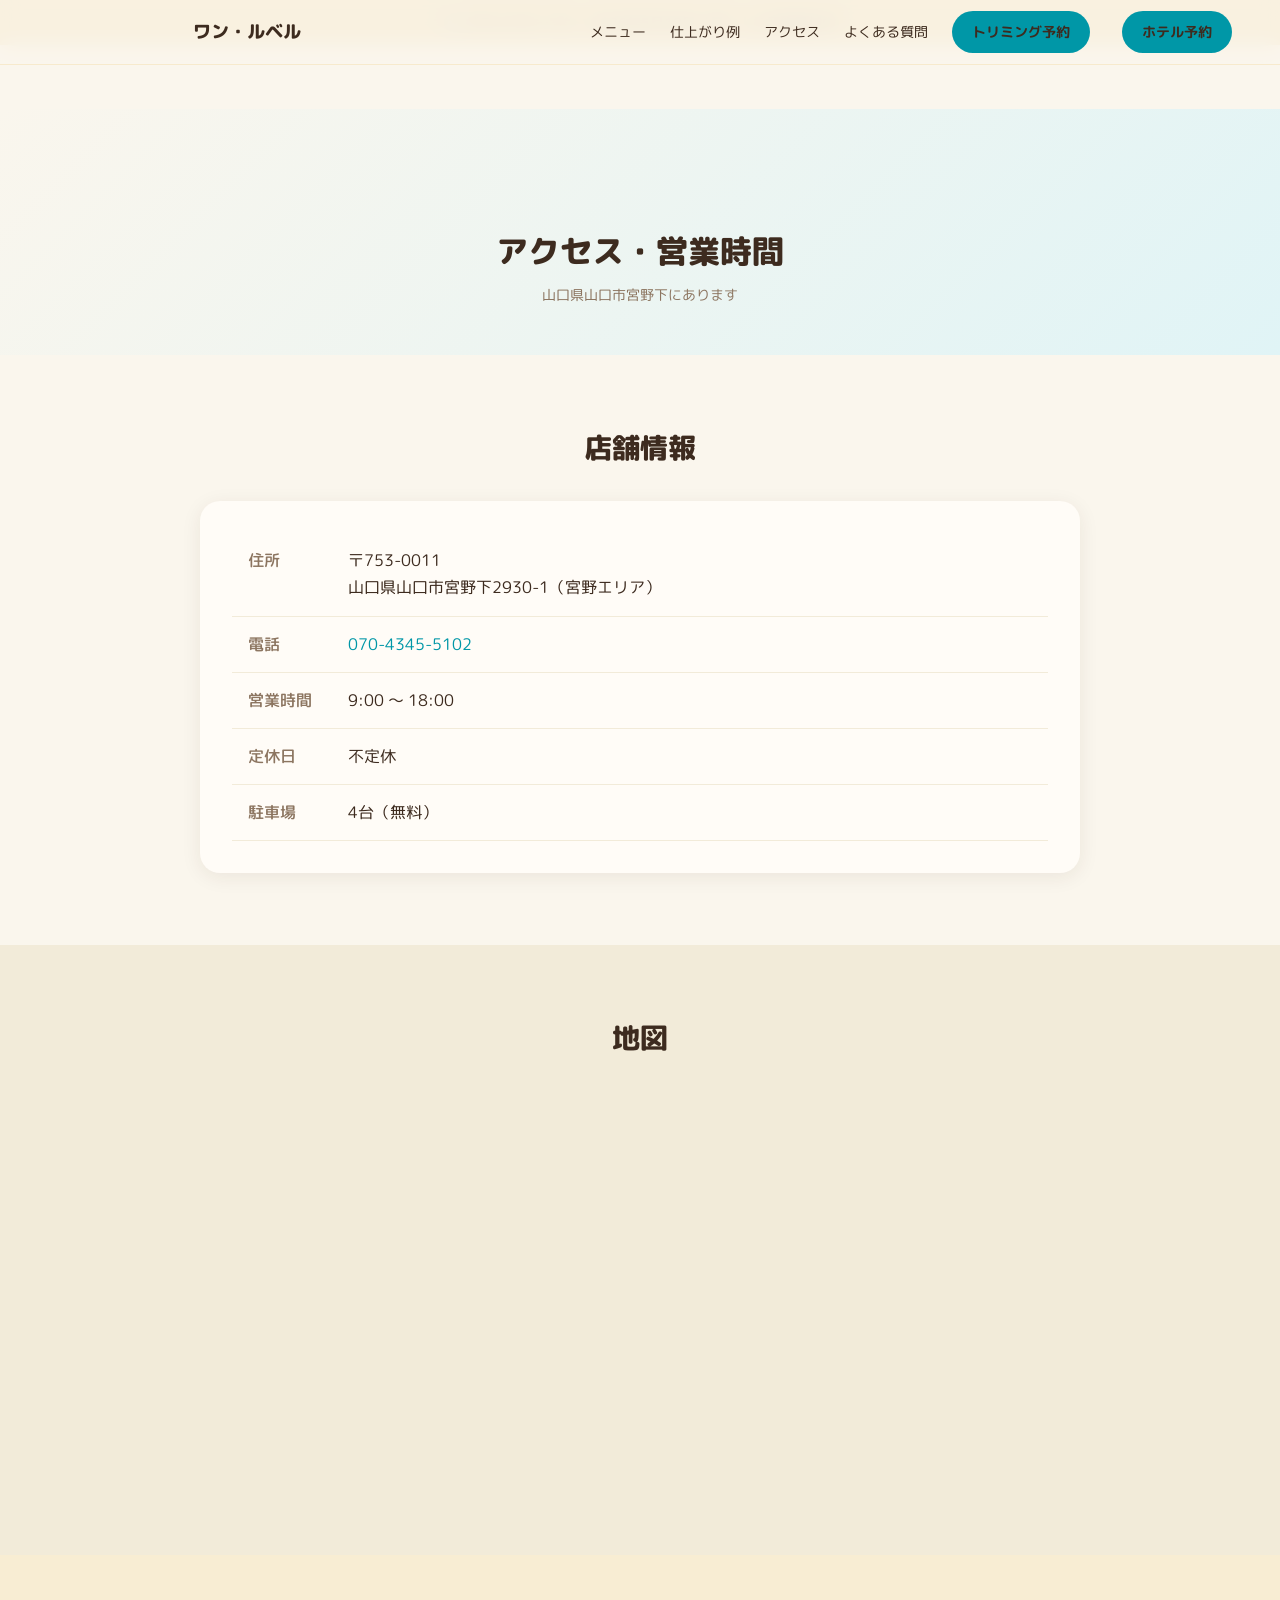
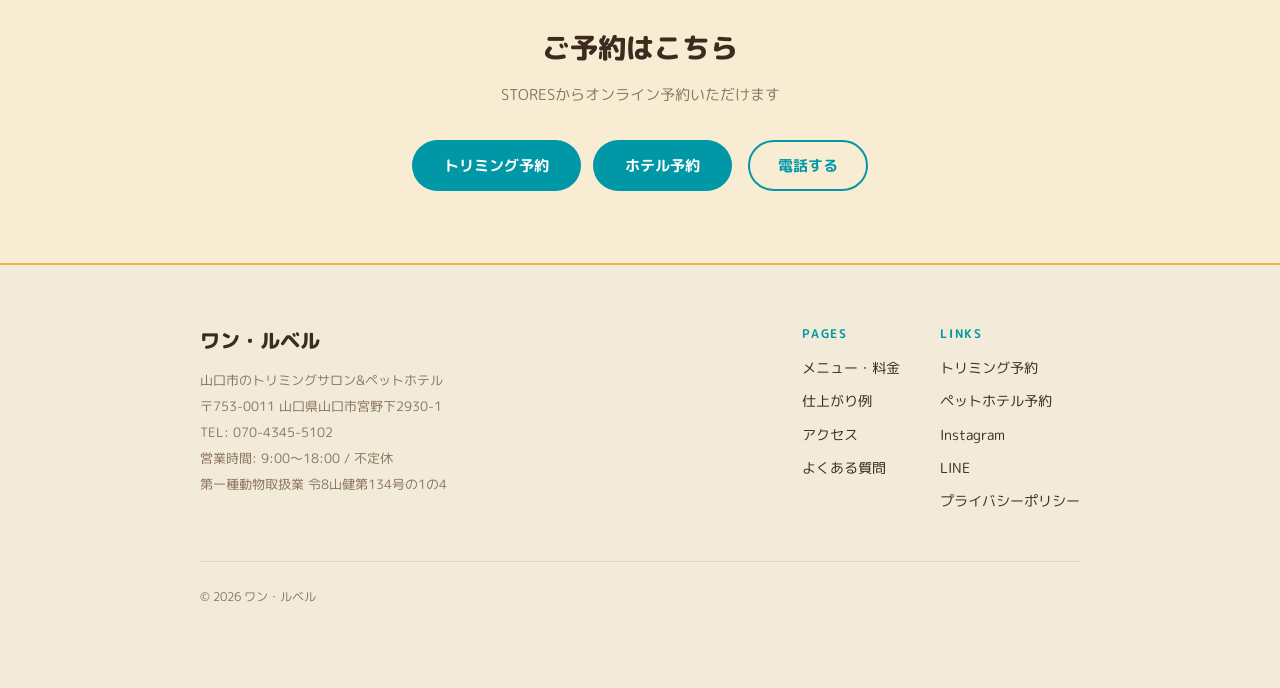
==== commit b3862868: "fix: ペットカメラQ&A削除・第一種動物取扱業登録番号をフッターに追加 Co-Authored-By: Claude Opus 4.6 (1M context) <noreply@anthropi" ====
--- a/access/index.html
+++ b/access/index.html
@@ -245,7 +245,8 @@
           <p>山口市のトリミングサロン&amp;ペットホテル<br>
              〒753-0011 山口県山口市宮野下2930-1<br>
              TEL: <a href="tel:07043455102" style="color: inherit;">070-4345-5102</a><br>
-             営業時間: 9:00〜18:00 / 不定休</p>
+             営業時間: 9:00〜18:00 / 不定休<br>
+             第一種動物取扱業 令8山健第134号の1の4</p>
         </div>
         <div class="footer-links">
           <div class="footer-links-group">
